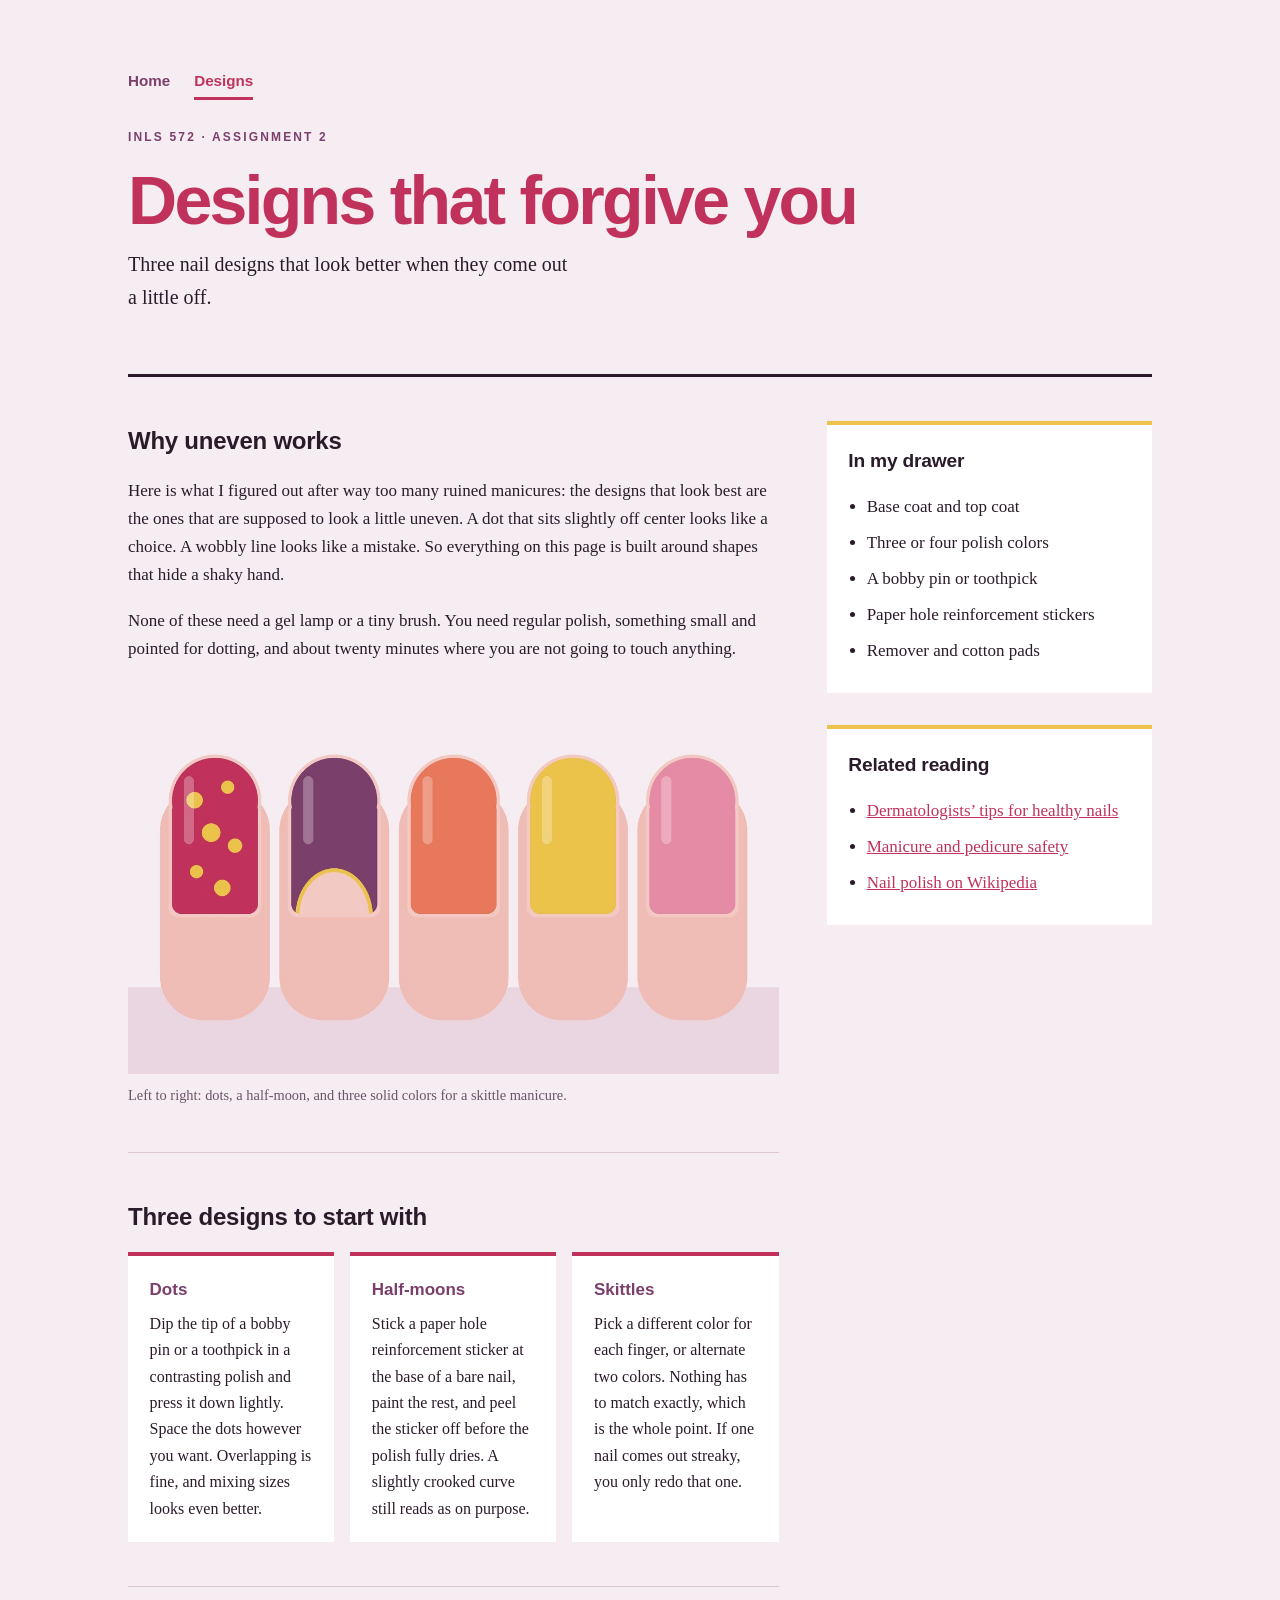
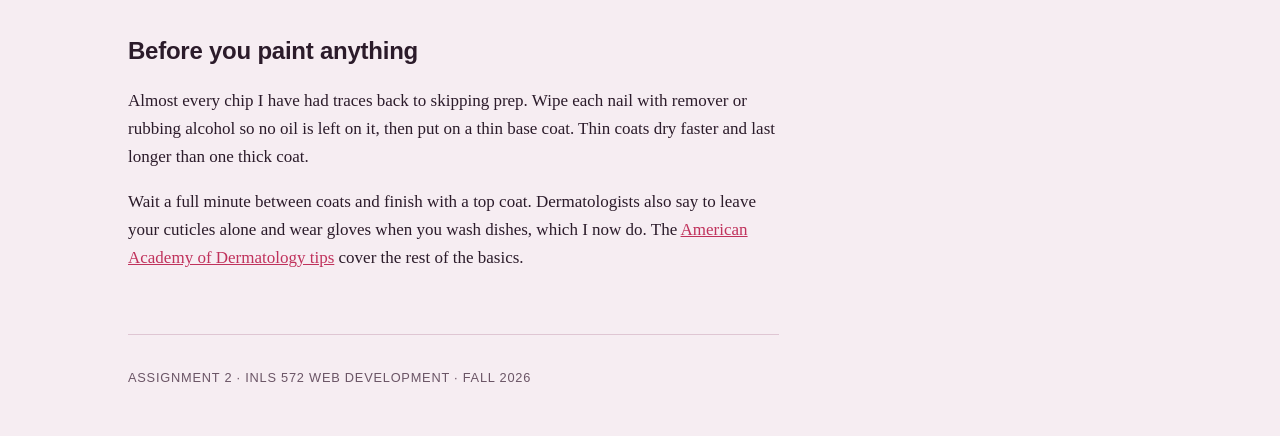
==== designs.html @ 4c8ca5d5 "Add designs page" ====
<!DOCTYPE html>
<html lang="en">
<head>
  <meta charset="utf-8">
  <meta name="viewport" content="width=device-width, initial-scale=1">
  <title>Second Coat: Designs</title>
  <link rel="stylesheet" href="styles.css">
</head>
<body class="wide">

  <header class="masthead">
    <nav class="site-nav" aria-label="Main">
      <ul>
        <li><a href="index.html">Home</a></li>
        <li><a href="designs.html" aria-current="page">Designs</a></li>
      </ul>
    </nav>
    <p class="eyebrow">INLS 572 &middot; Assignment 2</p>
    <h1>Designs that forgive you</h1>
    <p class="tagline">Three nail designs that look better when they come out a little off.</p>
  </header>

  <main class="layout">

    <div class="guide">

      <section class="block">
        <h2>Why uneven works</h2>
        <p>
          Here is what I figured out after way too many ruined manicures: the designs that look
          best are the ones that are supposed to look a little uneven. A dot that sits slightly
          off center looks like a choice. A wobbly line looks like a mistake. So everything on
          this page is built around shapes that hide a shaky hand.
        </p>
        <p>
          None of these need a gel lamp or a tiny brush. You need regular polish, something small
          and pointed for dotting, and about twenty minutes where you are not going to touch
          anything.
        </p>

        <figure class="showcase">
          <img src="images/forgiving-designs.jpg" width="1200" height="700"
               alt="Five illustrated fingernails in a row: the first is cherry red with yellow dots, the second is plum with a bare half-moon at the base, and the last three are solid coral, yellow, and pink.">
          <figcaption>Left to right: dots, a half-moon, and three solid colors for a skittle manicure.</figcaption>
        </figure>
      </section>

      <section class="block">
        <h2>Three designs to start with</h2>

        <div class="design-grid">

          <article class="design">
            <h3>Dots</h3>
            <p>
              Dip the tip of a bobby pin or a toothpick in a contrasting polish and press it down
              lightly. Space the dots however you want. Overlapping is fine, and mixing sizes
              looks even better.
            </p>
          </article>

          <article class="design">
            <h3>Half-moons</h3>
            <p>
              Stick a paper hole reinforcement sticker at the base of a bare nail, paint the rest,
              and peel the sticker off before the polish fully dries. A slightly crooked curve
              still reads as on purpose.
            </p>
          </article>

          <article class="design">
            <h3>Skittles</h3>
            <p>
              Pick a different color for each finger, or alternate two colors. Nothing has to
              match exactly, which is the whole point. If one nail comes out streaky, you only
              redo that one.
            </p>
          </article>

        </div>
      </section>

      <section class="block">
        <h2>Before you paint anything</h2>
        <p>
          Almost every chip I have had traces back to skipping prep. Wipe each nail with remover
          or rubbing alcohol so no oil is left on it, then put on a thin base coat. Thin coats
          dry faster and last longer than one thick coat.
        </p>
        <p>
          Wait a full minute between coats and finish with a top coat. Dermatologists also say to
          leave your cuticles alone and wear gloves when you wash dishes, which I now do. The
          <a href="https://www.aad.org/public/everyday-care/nail-care-secrets/basics/healthy-nail-tips">American Academy of Dermatology tips</a>
          cover the rest of the basics.
        </p>
      </section>

    </div>

    <aside class="sidebar">

      <section class="note">
        <h2>In my drawer</h2>
        <ul>
          <li>Base coat and top coat</li>
          <li>Three or four polish colors</li>
          <li>A bobby pin or toothpick</li>
          <li>Paper hole reinforcement stickers</li>
          <li>Remover and cotton pads</li>
        </ul>
      </section>

      <section class="note">
        <h2>Related reading</h2>
        <ul>
          <li><a href="https://www.aad.org/public/everyday-care/nail-care-secrets/basics/healthy-nail-tips">Dermatologists&rsquo; tips for healthy nails</a></li>
          <li><a href="https://www.aad.org/nail-care-secrets/manicure-pedicure-safety">Manicure and pedicure safety</a></li>
          <li><a href="https://en.wikipedia.org/wiki/Nail_polish">Nail polish on Wikipedia</a></li>
        </ul>
      </section>

    </aside>

  </main>

  <footer class="colophon">
    <p>Assignment 2 &middot; INLS 572 Web Development &middot; Fall 2026</p>
  </footer>

</body>
</html>
---- styles.css ----
/* Second Coat — INLS 572 Assignment 1
   Palette: ink #2B1B2A, paper #F6EDF2, cherry #C0325C, plum #7B3F6B, butter #EBC24A */

body {
  margin: 0;
  padding: 2.5rem 1.25rem 0;
  background-color: #F6EDF2;
  color: #2B1B2A;
  font-family: Georgia, "Times New Roman", serif;
  font-size: 1.0625rem;
  line-height: 1.65;
}

main,
.masthead,
.colophon {
  max-width: 40rem;
  margin: 0 auto;
}

/* Wider page width for the designs page */

.wide main,
.wide .masthead,
.wide .colophon {
  max-width: 64rem;
}

/* Navigation (flexbox) */

.site-nav ul {
  display: flex;
  flex-wrap: wrap;
  gap: 0.5rem 1.5rem;
  margin: 0 0 1.75rem;
  padding: 0;
  list-style: none;
}

.site-nav li {
  margin: 0;
}

.site-nav a {
  display: block;
  padding: 0.25rem 0;
  border-bottom: 3px solid transparent;
  font-family: "Helvetica Neue", Arial, sans-serif;
  font-size: 0.95rem;
  font-weight: 700;
  color: #7B3F6B;
  text-decoration: none;
}

.site-nav a:hover,
.site-nav a[aria-current="page"] {
  border-bottom-color: #C0325C;
  color: #C0325C;
}

a {
  color: #C0325C;
}

a:focus-visible {
  outline: 3px solid #EBC24A;
  outline-offset: 2px;
}

/* Masthead */

.masthead {
  padding-bottom: 2rem;
  border-bottom: 3px solid #2B1B2A;
}

.eyebrow {
  margin: 0 0 1.25rem;
  font-family: "Helvetica Neue", Arial, sans-serif;
  font-size: 0.75rem;
  font-weight: 700;
  letter-spacing: 0.18em;
  text-transform: uppercase;
  color: #7B3F6B;
}

h1 {
  margin: 0;
  font-family: "Helvetica Neue", Arial, sans-serif;
  font-size: 2.75rem;
  font-weight: 800;
  letter-spacing: -0.04em;
  line-height: 0.95;
  color: #C0325C;
}

.tagline {
  margin: 1rem 0 1.75rem;
  font-size: 1.25rem;
  max-width: 28rem;
}

/* Five polish swatches, shaped like painted nails */

.swatches {
  display: grid;
  grid-template-columns: repeat(5, 3.25rem);
  gap: 0.5rem;
}

.swatch {
  height: 3.75rem;
  border-radius: 1.6rem 1.6rem 0.7rem 0.7rem;
  border-bottom: 3px solid #2B1B2A;
}

.swatch.one {
  background-color: #C0325C;
}

.swatch.two {
  background-color: #7B3F6B;
}

.swatch.three {
  background-color: #EBC24A;
}

.swatch.four {
  background-color: #E58BA6;
}

.swatch.five {
  background-color: #E8785C;
}

/* Sections */

.block {
  padding: 2.75rem 0;
  border-bottom: 1px solid #DFC6D3;
}

h2 {
  margin: 0 0 1rem;
  font-family: "Helvetica Neue", Arial, sans-serif;
  font-size: 1.5rem;
  font-weight: 800;
  letter-spacing: -0.01em;
}

p {
  margin: 0 0 1.1rem;
}

em {
  font-style: italic;
}

.pullquote {
  margin: 2rem 0 0;
  padding-left: 1.25rem;
  border-left: 4px solid #EBC24A;
  font-size: 1.2rem;
  line-height: 1.45;
}

/* Audience cards */

.who {
  margin: 1.5rem 0;
  padding: 1.25rem 1.35rem;
  background-color: #FFFFFF;
  border-left: 4px solid #C0325C;
}

h3 {
  margin: 0 0 0.4rem;
  font-family: "Helvetica Neue", Arial, sans-serif;
  font-size: 1.0625rem;
  font-weight: 700;
  color: #7B3F6B;
}

.who p {
  margin: 0;
}

/* Lists */

.assumptions,
.plan {
  margin: 0 0 1.1rem;
  padding-left: 1.15rem;
}

li {
  margin-bottom: 0.5rem;
}

strong {
  font-family: "Helvetica Neue", Arial, sans-serif;
  font-size: 0.95rem;
  letter-spacing: 0.01em;
}

/* Designs page: outer layout (grid) */

.layout {
  display: grid;
  grid-template-columns: 1fr;
  gap: 0 3rem;
}

.sidebar {
  padding-top: 2.75rem;
}

.note {
  margin-bottom: 2rem;
  padding: 1.25rem 1.35rem 0.75rem;
  background-color: #FFFFFF;
  border-top: 4px solid #EBC24A;
}

.note h2 {
  font-size: 1.2rem;
}

.note ul {
  margin: 0 0 1rem;
  padding-left: 1.15rem;
}

/* Designs page: image */

.showcase {
  margin: 2rem 0 0;
}

.showcase img {
  display: block;
  width: 100%;
  height: auto;
}

figcaption {
  margin-top: 0.6rem;
  font-size: 0.9rem;
  color: #6B5566;
}

/* Designs page: nested layout (grid inside the outer grid) */

.design-grid {
  display: grid;
  grid-template-columns: repeat(auto-fit, minmax(11rem, 1fr));
  gap: 1rem;
}

.design {
  padding: 1.25rem 1.35rem;
  background-color: #FFFFFF;
  border-top: 4px solid #C0325C;
}

.design p {
  margin: 0;
  font-size: 1rem;
}

/* Footer */

.colophon {
  padding: 2rem 0 3rem;
  font-family: "Helvetica Neue", Arial, sans-serif;
  font-size: 0.8rem;
  letter-spacing: 0.06em;
  text-transform: uppercase;
  color: #6B5566;
}

.colophon p {
  margin: 0;
}

@media (min-width: 40rem) {
  body {
    padding-top: 4rem;
  }

  h1 {
    font-size: 4.25rem;
  }

  .swatches {
    grid-template-columns: repeat(5, 4rem);
  }

    .swatch {
    height: 4.5rem;
  }
}

@media (min-width: 52rem) {
  .layout {
    grid-template-columns: 2fr 1fr;
  }
}
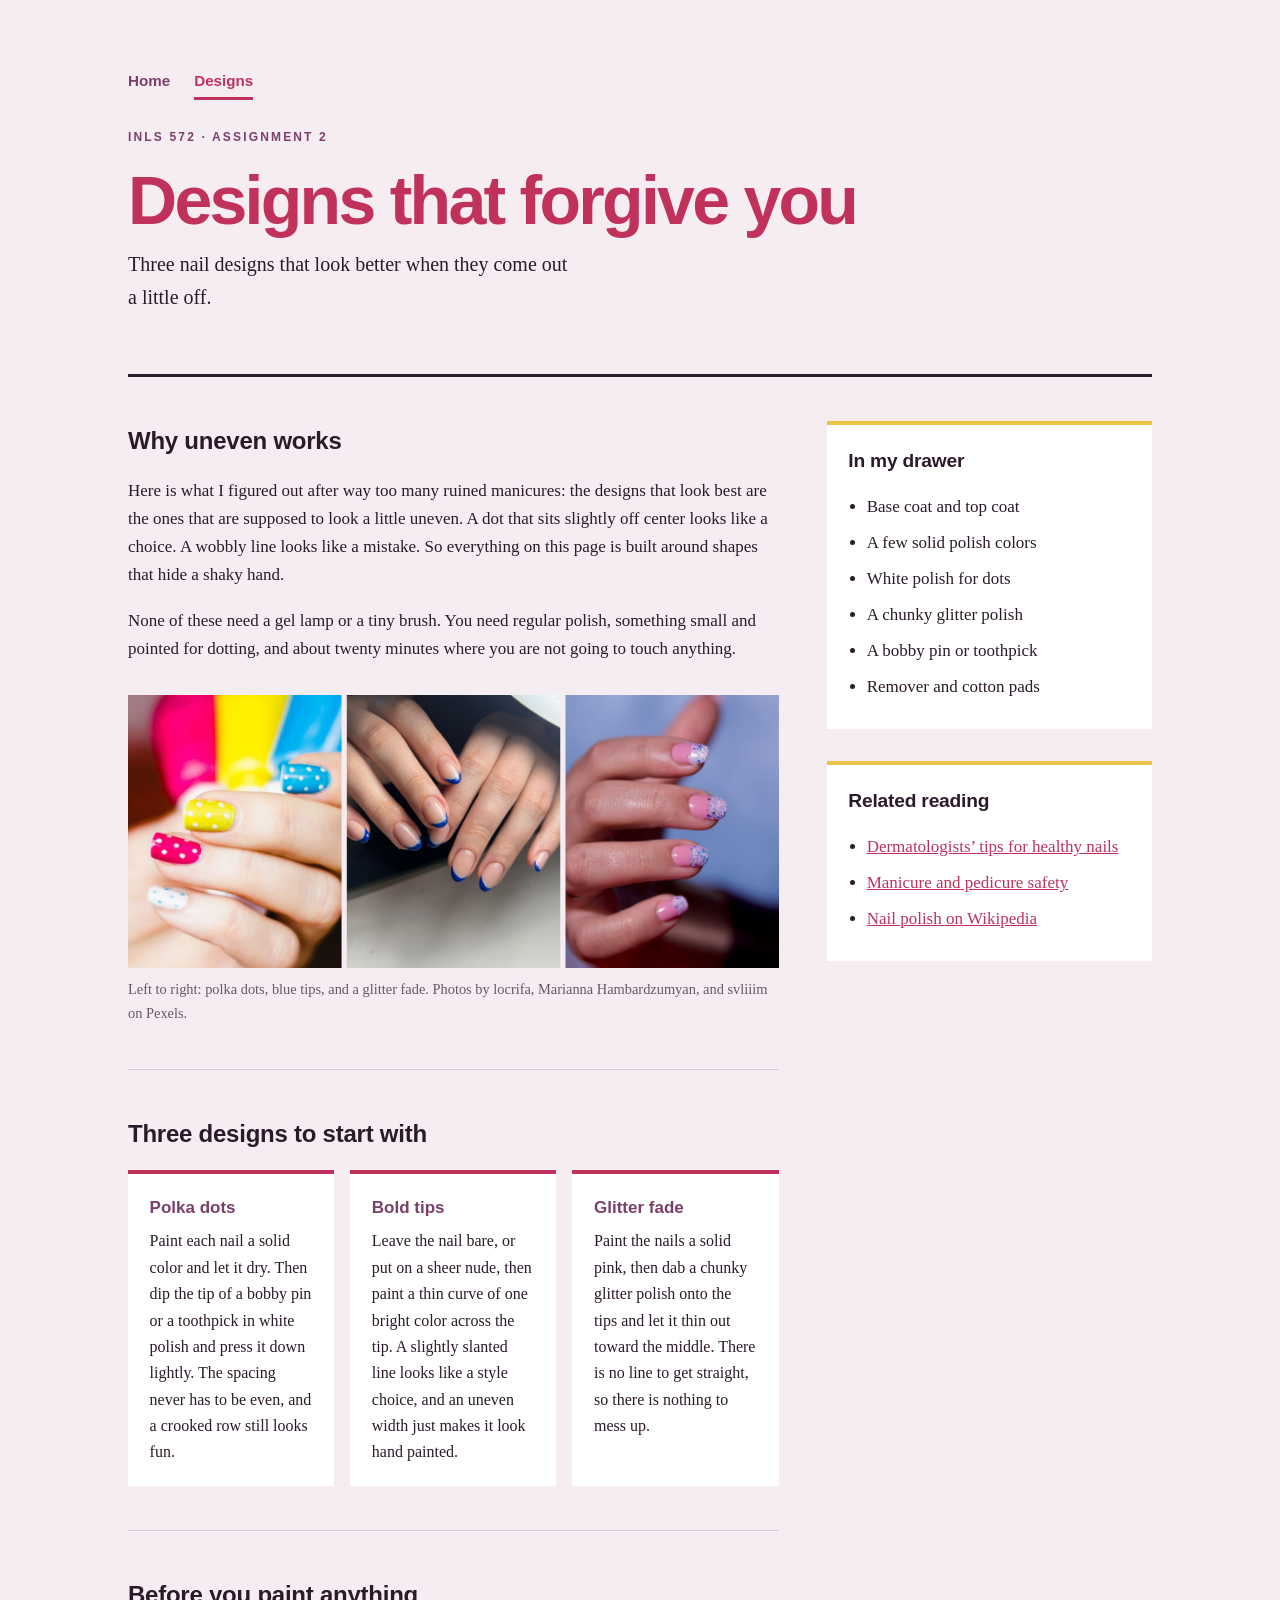
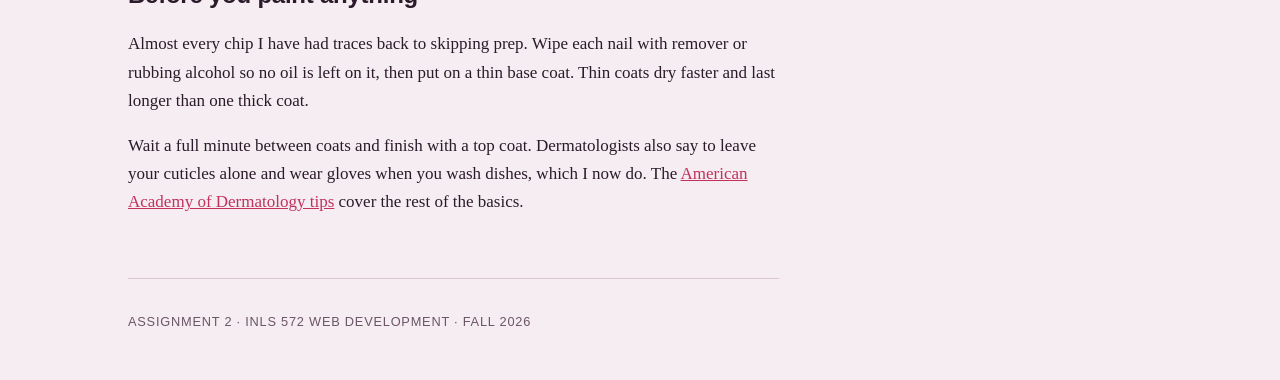
==== commit f26c0e04: "Add designs page" ====
--- a/designs.html
+++ b/designs.html
@@ -39,9 +39,9 @@
         </p>
 
         <figure class="showcase">
-          <img src="images/forgiving-designs.jpg" width="1200" height="700"
-               alt="Five illustrated fingernails in a row: the first is cherry red with yellow dots, the second is plum with a bare half-moon at the base, and the last three are solid coral, yellow, and pink.">
-          <figcaption>Left to right: dots, a half-moon, and three solid colors for a skittle manicure.</figcaption>
+          <img src="images/forgiving-designs.jpg" width="1500" height="630"
+               alt="Three close-up photos of painted nails. On the left, a hand with polka dots in white on blue, yellow, and hot pink nails and blue dots on a white nail. In the middle, short nude nails with angled royal blue tips. On the right, pink nails with a fade of blue and silver glitter at the tips.">
+          <figcaption>Left to right: polka dots, blue tips, and a glitter fade. Photos by locrifa, Marianna Hambardzumyan, and svliiim on Pexels.</figcaption>
         </figure>
       </section>
 
@@ -51,29 +51,29 @@
         <div class="design-grid">
 
           <article class="design">
-            <h3>Dots</h3>
+            <h3>Polka dots</h3>
             <p>
-              Dip the tip of a bobby pin or a toothpick in a contrasting polish and press it down
-              lightly. Space the dots however you want. Overlapping is fine, and mixing sizes
-              looks even better.
+              Paint each nail a solid color and let it dry. Then dip the tip of a bobby pin or a
+              toothpick in white polish and press it down lightly. The spacing never has to be
+              even, and a crooked row still looks fun.
             </p>
           </article>
 
           <article class="design">
-            <h3>Half-moons</h3>
+            <h3>Bold tips</h3>
             <p>
-              Stick a paper hole reinforcement sticker at the base of a bare nail, paint the rest,
-              and peel the sticker off before the polish fully dries. A slightly crooked curve
-              still reads as on purpose.
+              Leave the nail bare, or put on a sheer nude, then paint a thin curve of one bright
+              color across the tip. A slightly slanted line looks like a style choice, and an
+              uneven width just makes it look hand painted.
             </p>
           </article>
 
           <article class="design">
-            <h3>Skittles</h3>
+            <h3>Glitter fade</h3>
             <p>
-              Pick a different color for each finger, or alternate two colors. Nothing has to
-              match exactly, which is the whole point. If one nail comes out streaky, you only
-              redo that one.
+              Paint the nails a solid pink, then dab a chunky glitter polish onto the tips and let
+              it thin out toward the middle. There is no line to get straight, so there is
+              nothing to mess up.
             </p>
           </article>
 
@@ -103,9 +103,10 @@
         <h2>In my drawer</h2>
         <ul>
           <li>Base coat and top coat</li>
-          <li>Three or four polish colors</li>
+          <li>A few solid polish colors</li>
+          <li>White polish for dots</li>
+          <li>A chunky glitter polish</li>
           <li>A bobby pin or toothpick</li>
-          <li>Paper hole reinforcement stickers</li>
           <li>Remover and cotton pads</li>
         </ul>
       </section>
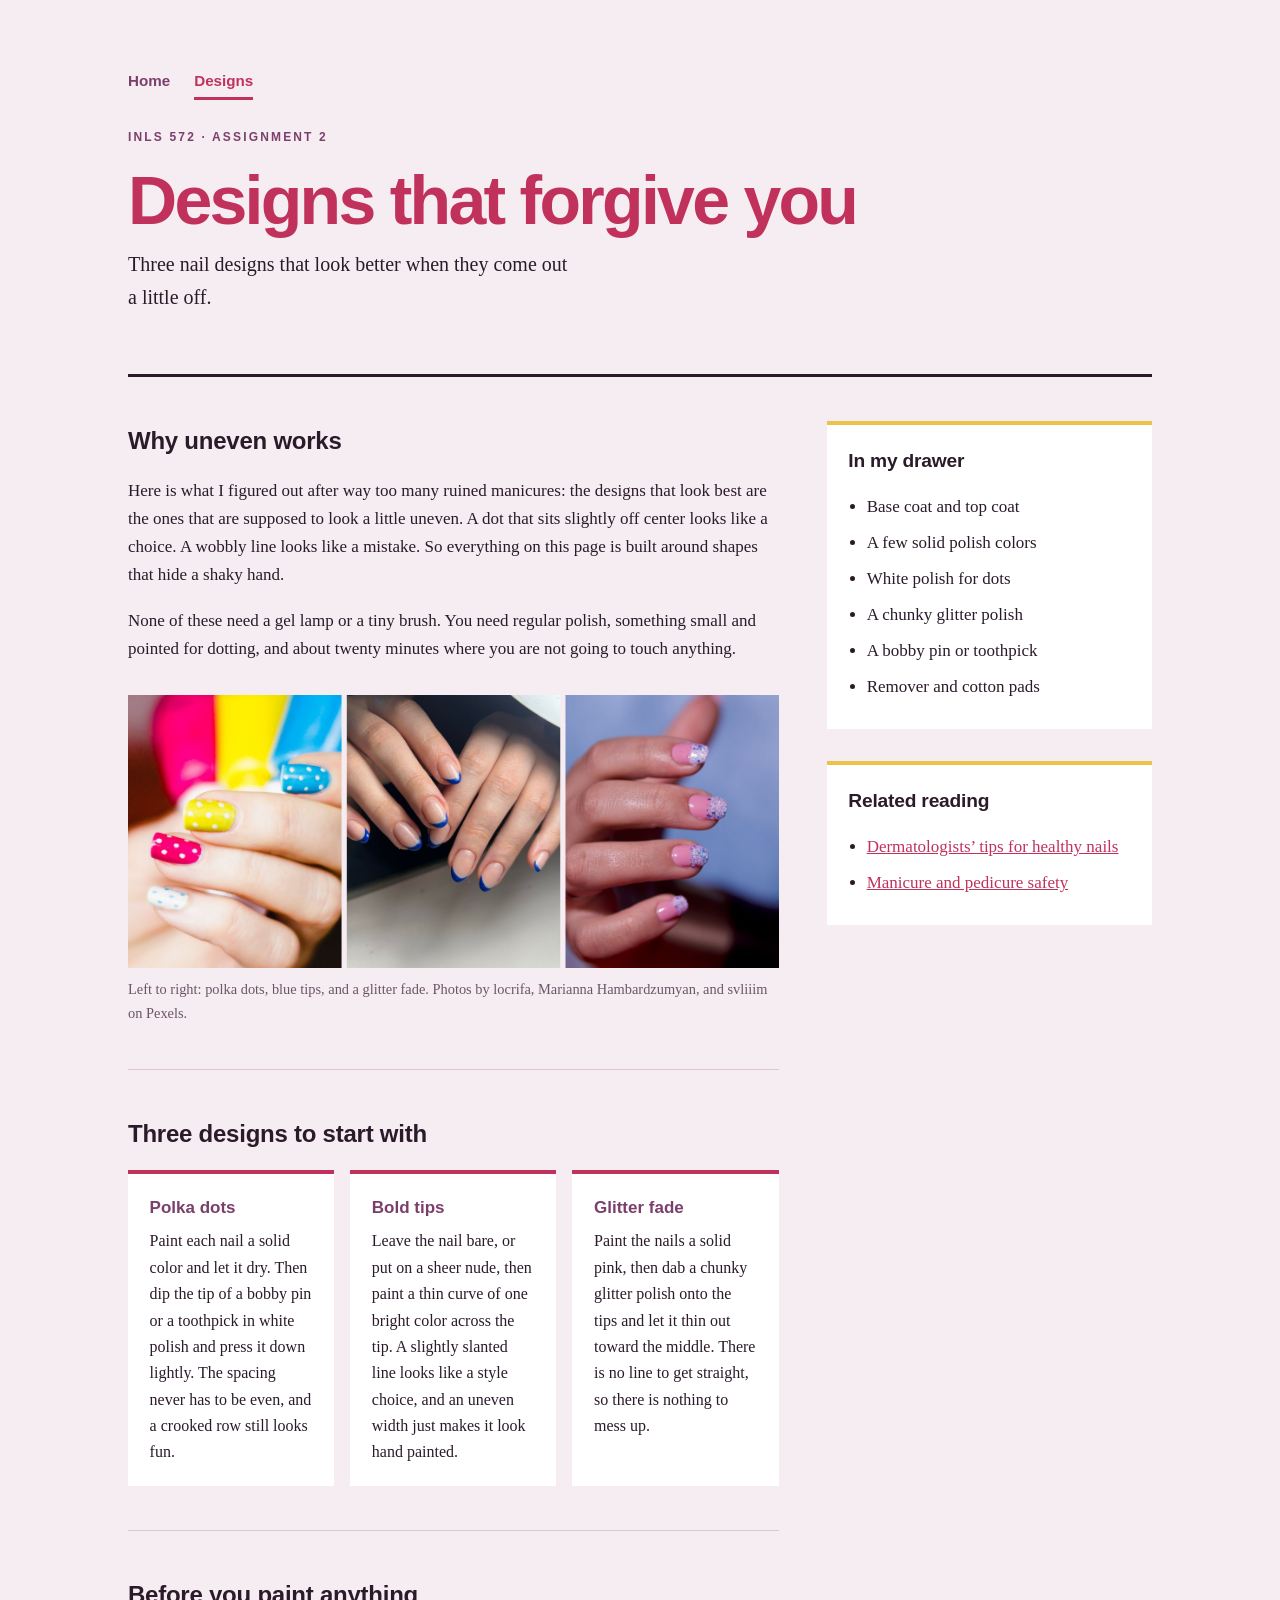
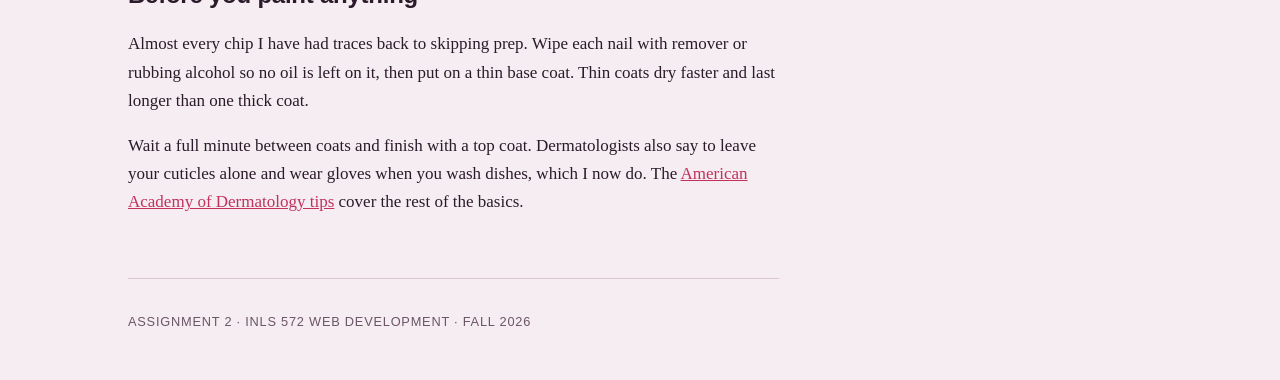
==== commit 3b655dc6: "Remove Wikipedia link" ====
--- a/designs.html
+++ b/designs.html
@@ -116,7 +116,6 @@
         <ul>
           <li><a href="https://www.aad.org/public/everyday-care/nail-care-secrets/basics/healthy-nail-tips">Dermatologists&rsquo; tips for healthy nails</a></li>
           <li><a href="https://www.aad.org/nail-care-secrets/manicure-pedicure-safety">Manicure and pedicure safety</a></li>
-          <li><a href="https://en.wikipedia.org/wiki/Nail_polish">Nail polish on Wikipedia</a></li>
         </ul>
       </section>
 
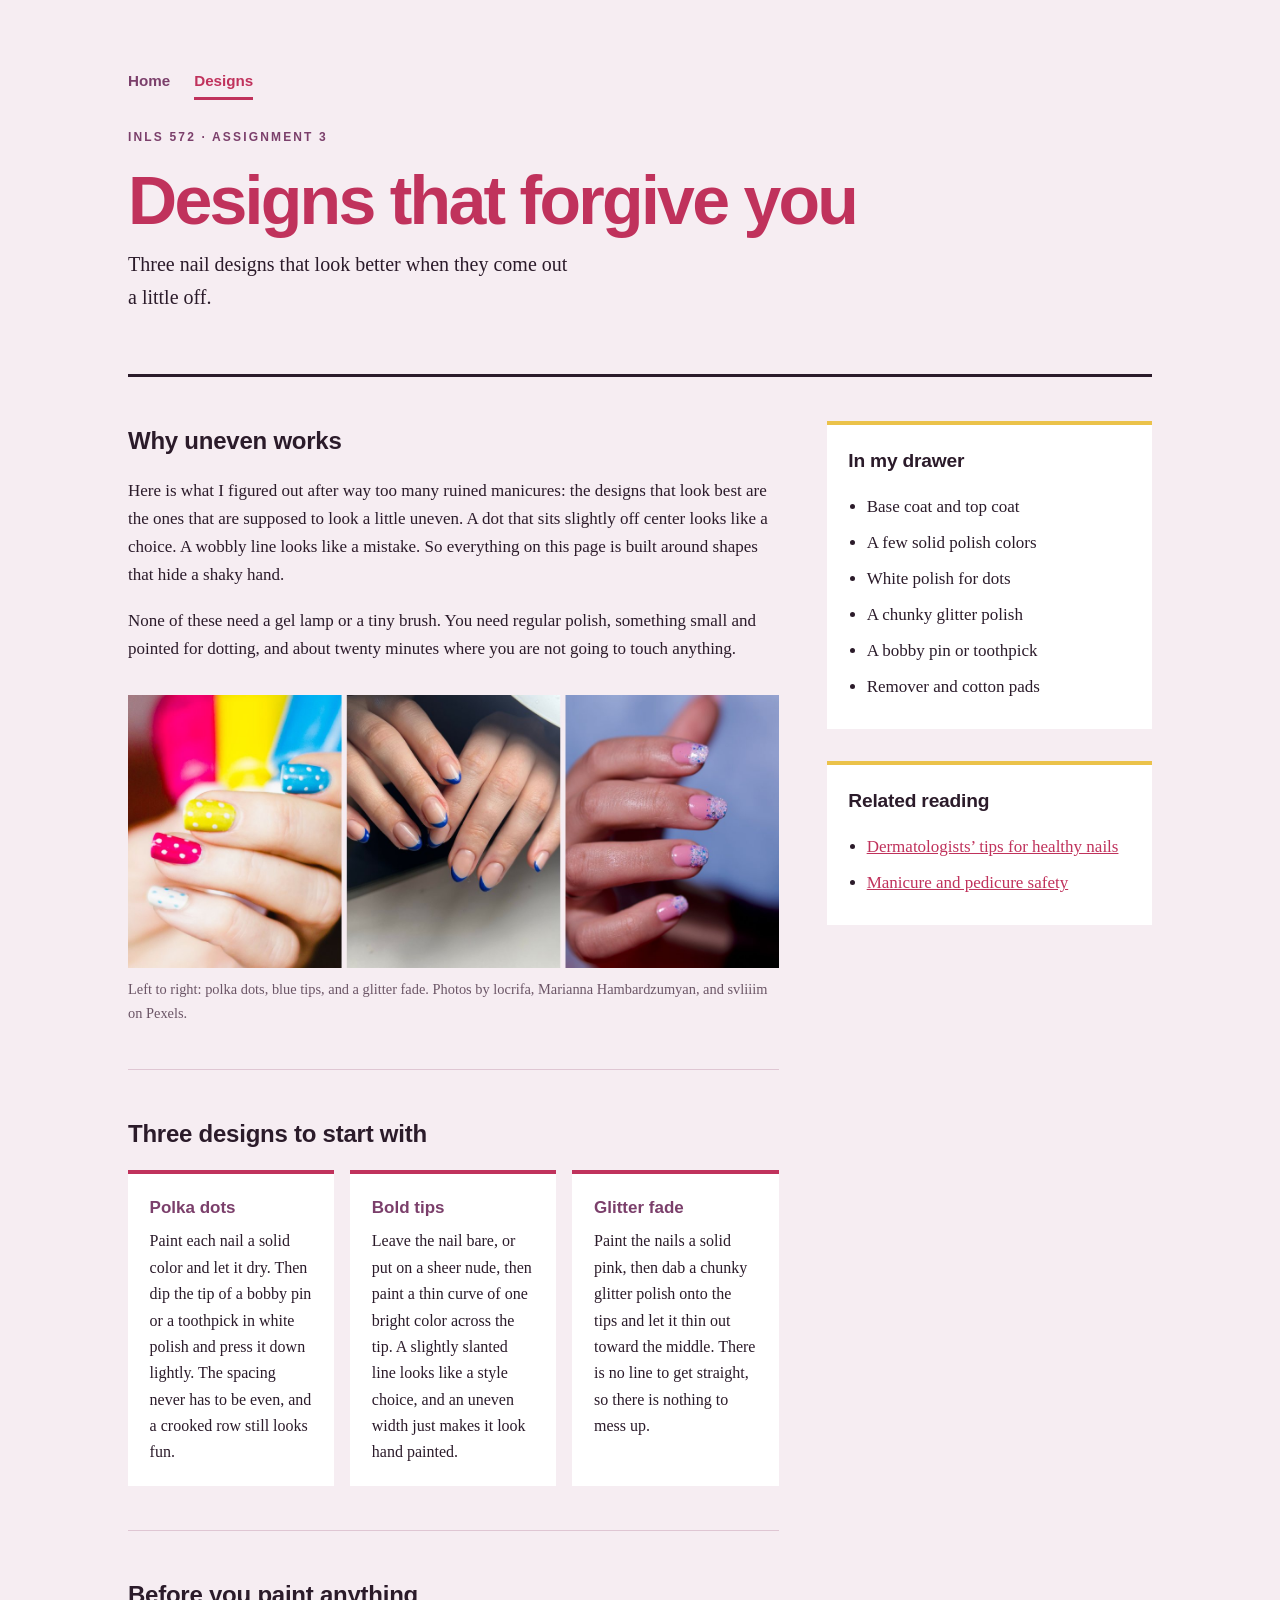
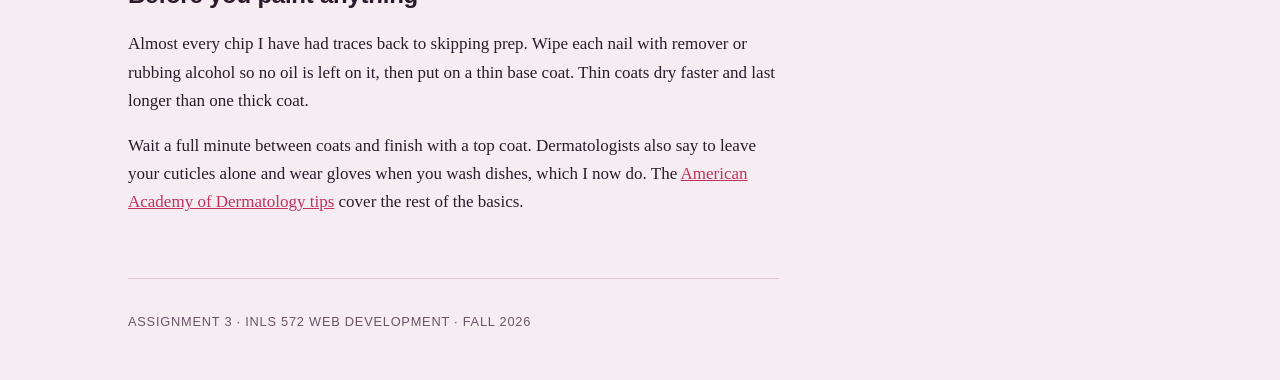
==== commit b1e7c32d: "Update assignment number" ====
--- a/designs.html
+++ b/designs.html
@@ -15,7 +15,7 @@
         <li><a href="designs.html" aria-current="page">Designs</a></li>
       </ul>
     </nav>
-    <p class="eyebrow">INLS 572 &middot; Assignment 2</p>
+    <p class="eyebrow">INLS 572 &middot; Assignment 3</p>
     <h1>Designs that forgive you</h1>
     <p class="tagline">Three nail designs that look better when they come out a little off.</p>
   </header>
@@ -124,7 +124,7 @@
   </main>
 
   <footer class="colophon">
-    <p>Assignment 2 &middot; INLS 572 Web Development &middot; Fall 2026</p>
+    <p>Assignment 3 &middot; INLS 572 Web Development &middot; Fall 2026</p>
   </footer>
 
 </body>
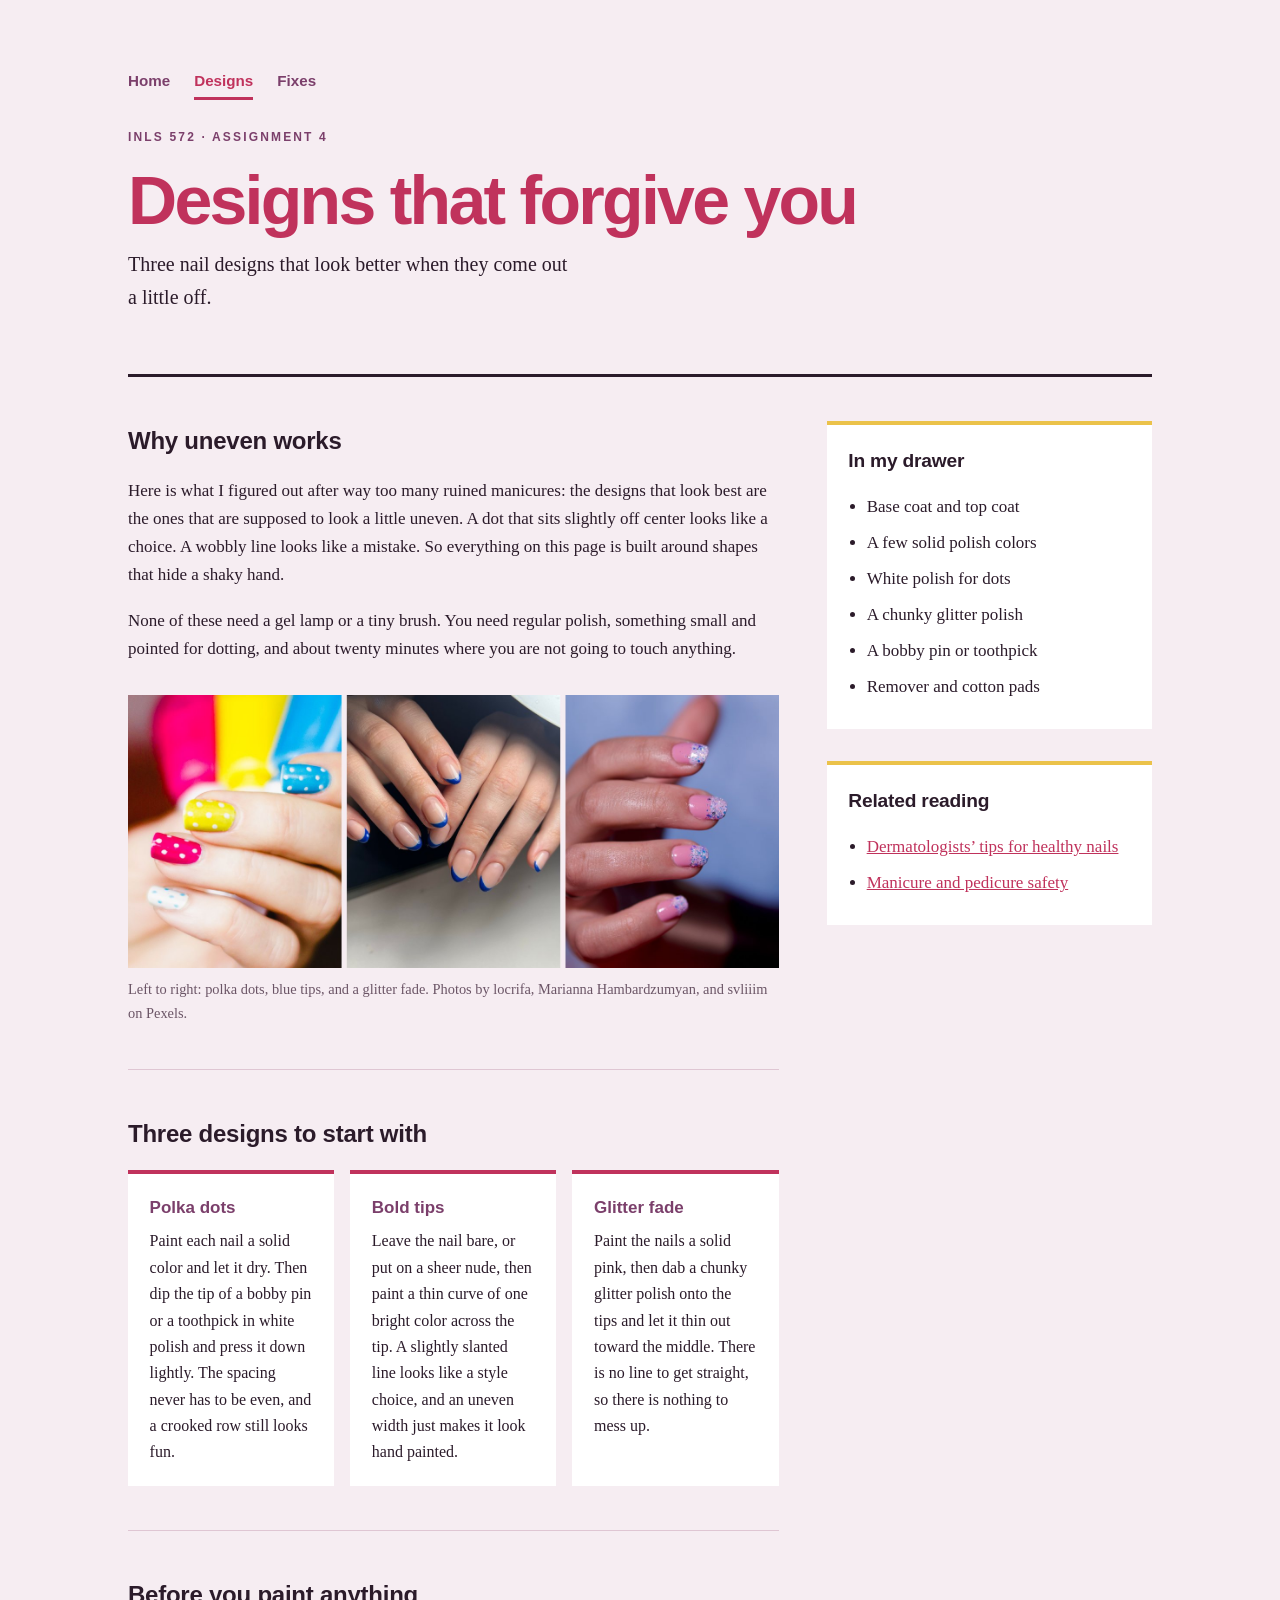
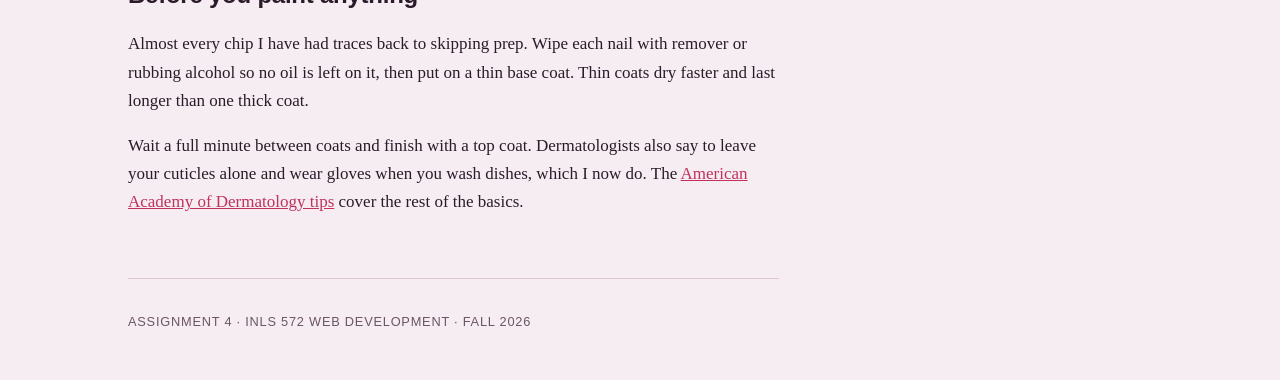
==== commit 808fab8d: "Assignment 4: add fixes page and update layouts" ====
--- a/designs.html
+++ b/designs.html
@@ -13,9 +13,10 @@
       <ul>
         <li><a href="index.html">Home</a></li>
         <li><a href="designs.html" aria-current="page">Designs</a></li>
+        <li><a href="fixes.html">Fixes</a></li>
       </ul>
     </nav>
-    <p class="eyebrow">INLS 572 &middot; Assignment 3</p>
+    <p class="eyebrow">INLS 572 &middot; Assignment 4</p>
     <h1>Designs that forgive you</h1>
     <p class="tagline">Three nail designs that look better when they come out a little off.</p>
   </header>
@@ -124,7 +125,7 @@
   </main>
 
   <footer class="colophon">
-    <p>Assignment 3 &middot; INLS 572 Web Development &middot; Fall 2026</p>
+    <p>Assignment 4 &middot; INLS 572 Web Development &middot; Fall 2026</p>
   </footer>
 
 </body>
--- a/styles.css
+++ b/styles.css
@@ -1,4 +1,4 @@
-/* Second Coat — INLS 572 Assignment 1
+/* Second Coat — INLS 572 Assignment 4
    Palette: ink #2B1B2A, paper #F6EDF2, cherry #C0325C, plum #7B3F6B, butter #EBC24A */
 
 body {
@@ -269,6 +269,62 @@
   font-size: 1rem;
 }
 
+/* Home page: overall layout (grid) */
+
+.home-layout {
+  display: grid;
+  grid-template-columns: 1fr;
+  gap: 0 3rem;
+}
+
+.who-grid {
+  display: grid;
+  grid-template-columns: 1fr;
+  gap: 1rem;
+  margin: 1.5rem 0;
+}
+
+.who-grid .who {
+  margin: 0;
+}
+
+/* Fixes page: overall layout (grid, sidebar on the left) */
+
+.fix-layout {
+  display: grid;
+  grid-template-columns: 1fr;
+  gap: 0 3rem;
+}
+
+.fix-sidebar {
+  padding-top: 2.75rem;
+}
+
+/* Fixes page: nested layout (flexbox inside the outer grid) */
+
+.fix-grid {
+  display: flex;
+  flex-wrap: wrap;
+  gap: 1rem;
+}
+
+.fix {
+  flex: 1 1 17rem;
+  padding: 1.25rem 1.35rem;
+  background-color: #FFFFFF;
+  border-left: 4px solid #7B3F6B;
+  scroll-margin-top: 1rem;
+}
+
+.fix p {
+  margin: 0 0 0.6rem;
+  font-size: 1rem;
+}
+
+.fix p:last-child {
+  margin: 0;
+}
+
 /* Footer */
 
 .colophon {
@@ -306,4 +362,37 @@
   .layout {
     grid-template-columns: 2fr 1fr;
   }
+
+  .home-layout {
+    grid-template-columns: 3fr 2fr;
+    grid-template-areas:
+      "purpose plan"
+      "audience audience";
+  }
+
+  .purpose {
+    grid-area: purpose;
+  }
+
+  .plan-section {
+    grid-area: plan;
+  }
+
+  .audience {
+    grid-area: audience;
+  }
+
+  .who-grid {
+    grid-template-columns: repeat(3, 1fr);
+  }
+
+  .fix-layout {
+    grid-template-columns: 1fr 2.5fr;
+  }
+
+  .fix-sidebar {
+    position: sticky;
+    top: 1rem;
+    align-self: start;
+  }
 }
